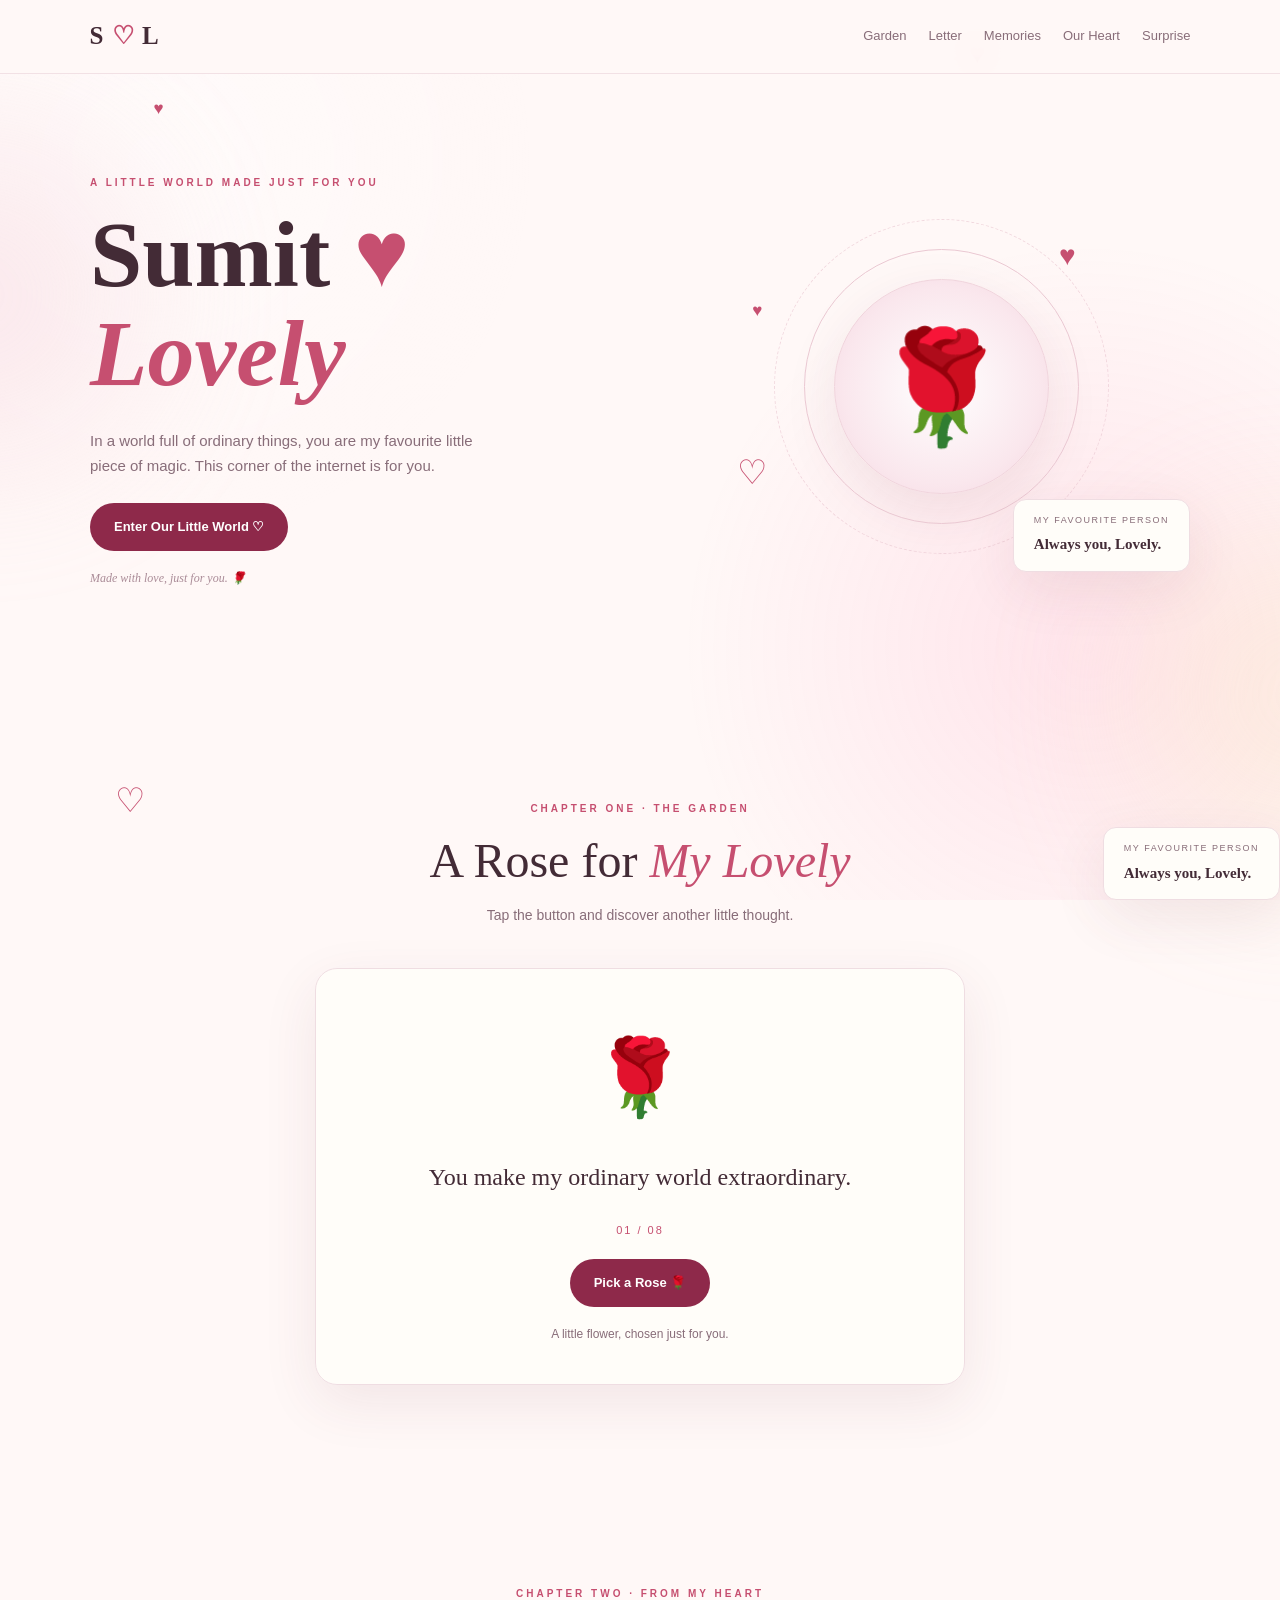
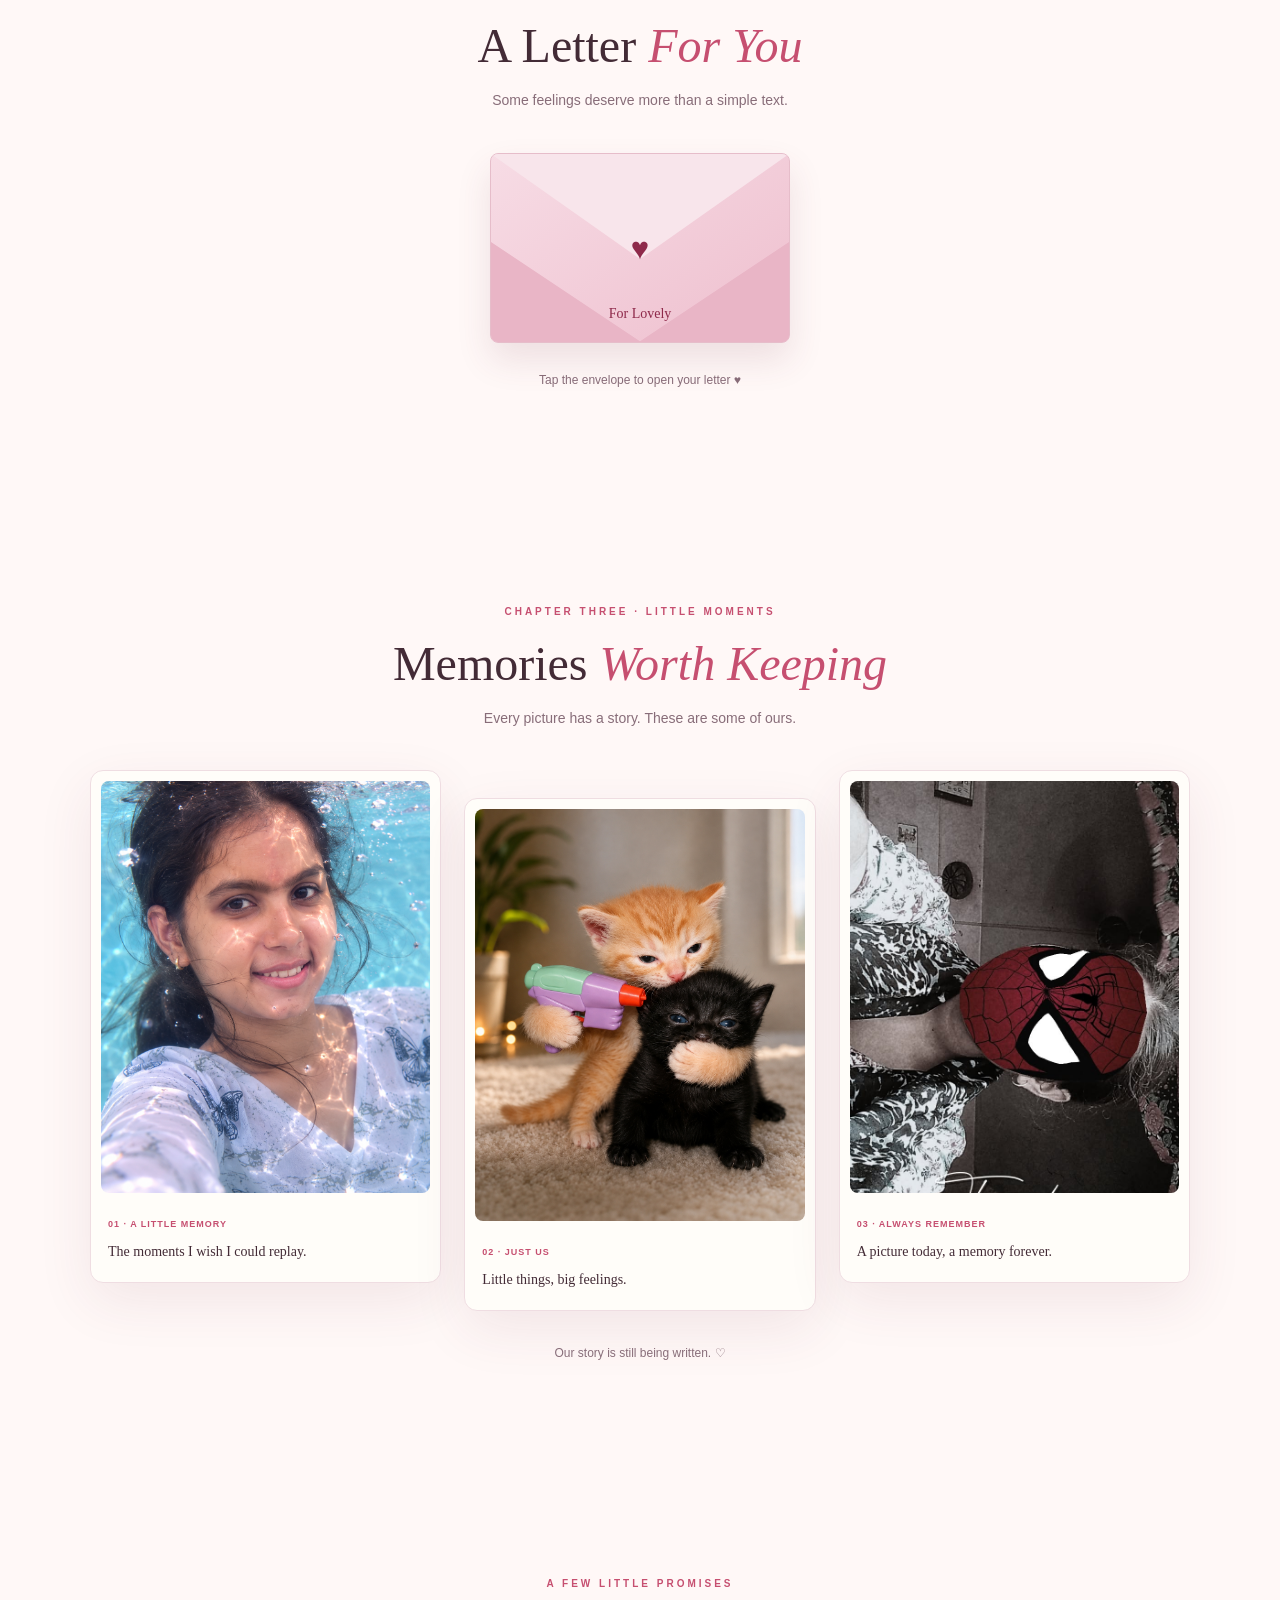
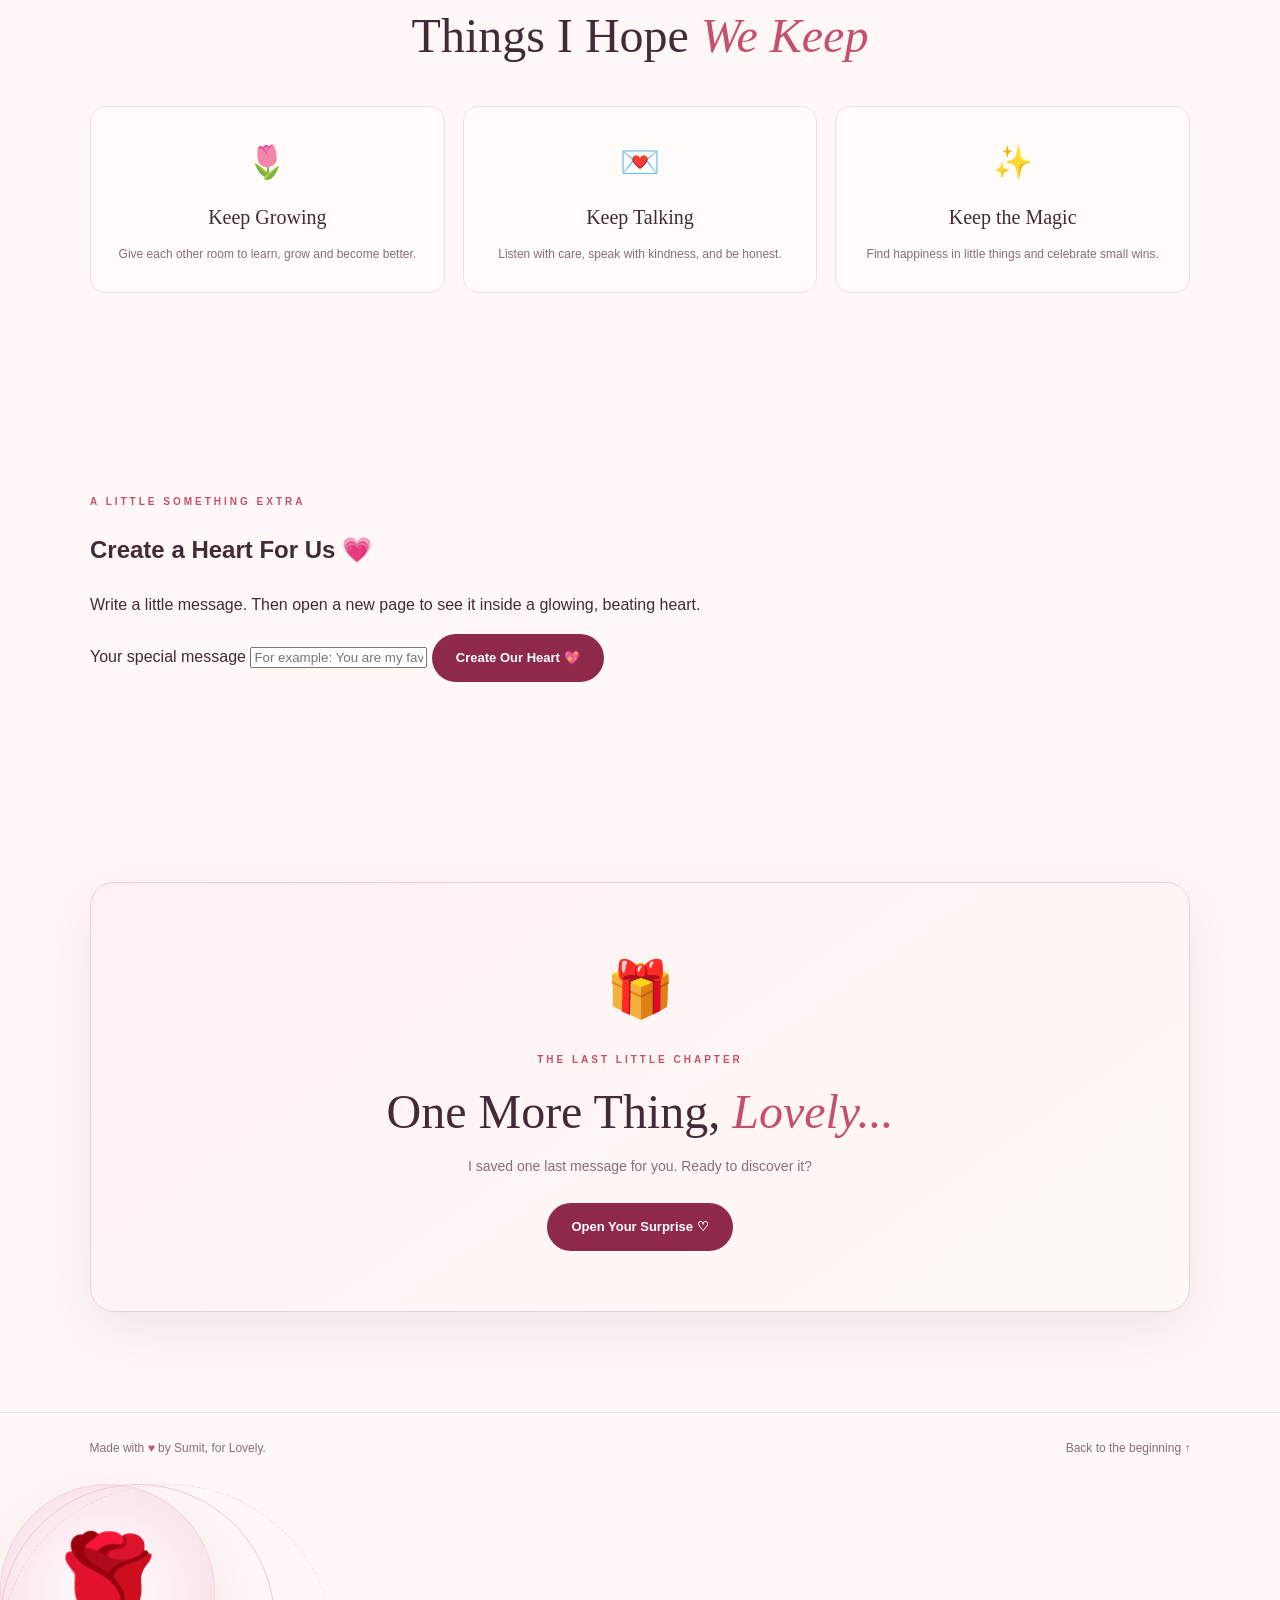
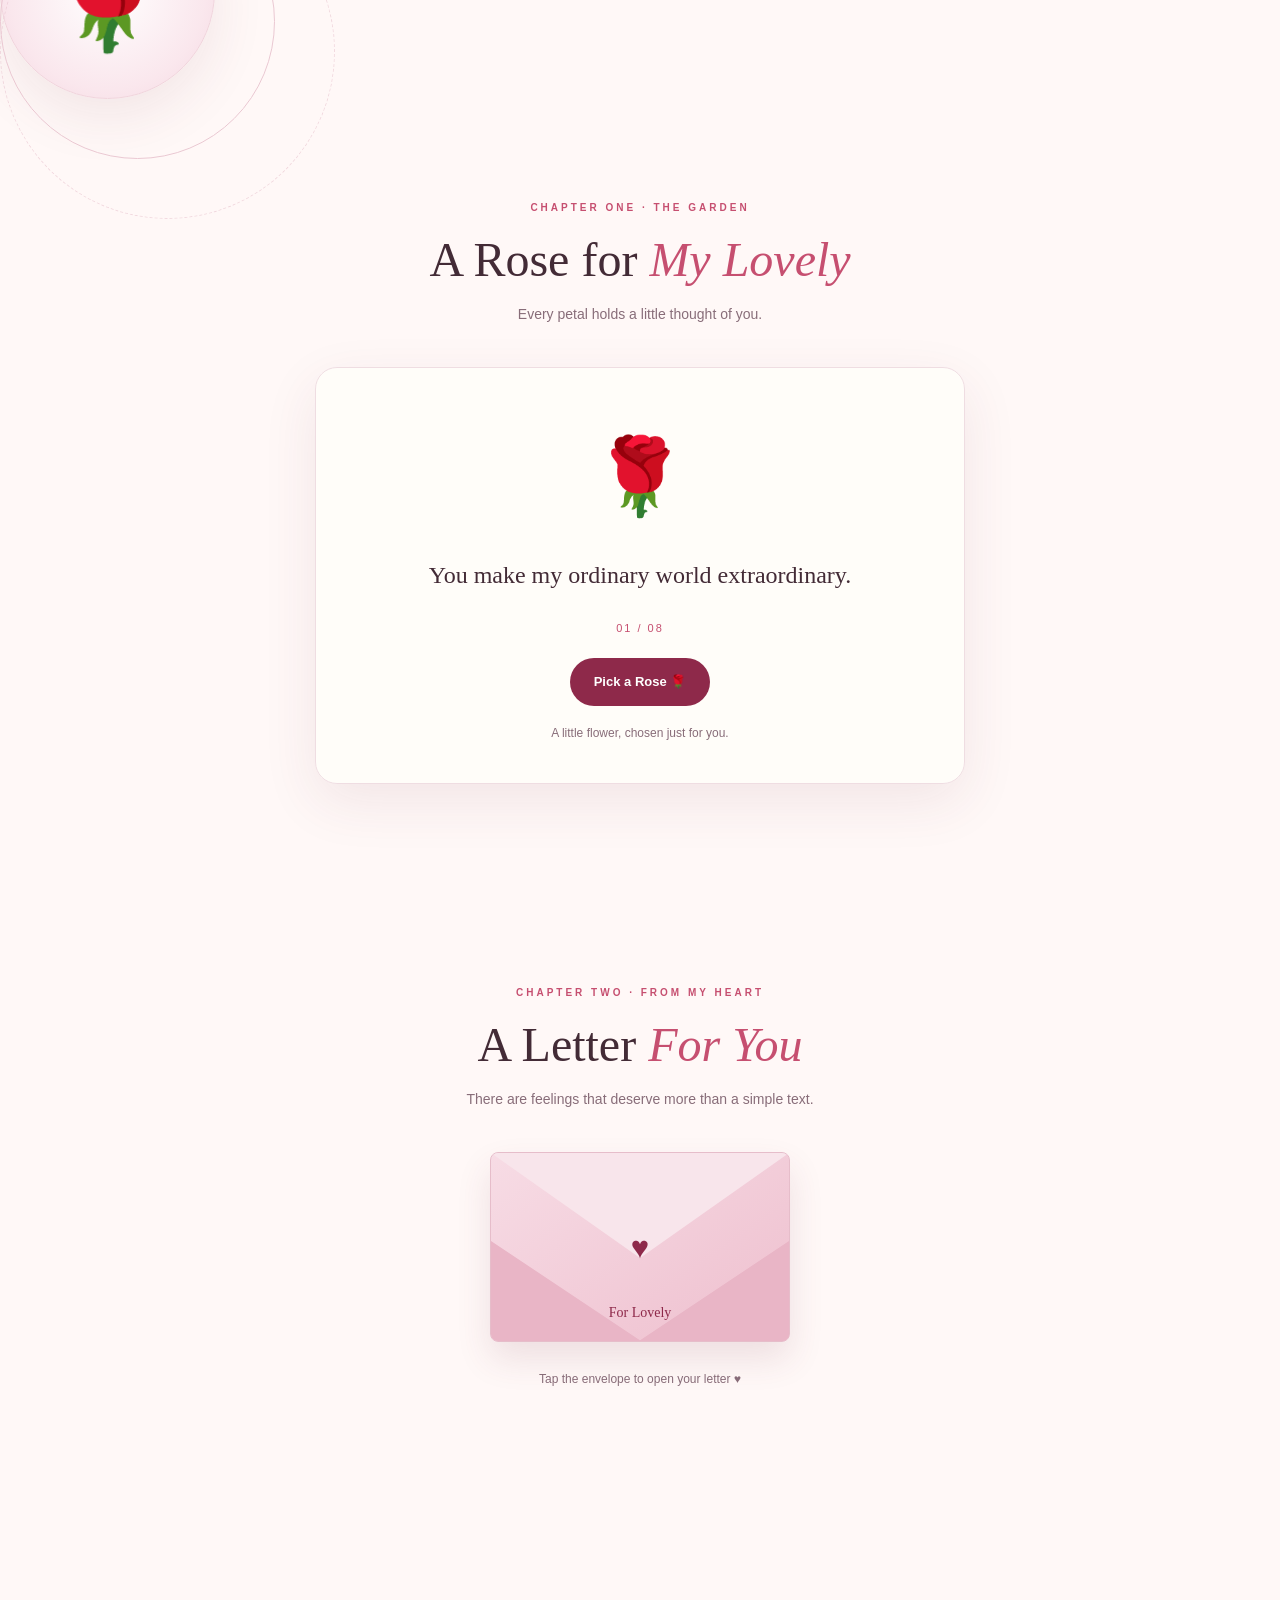
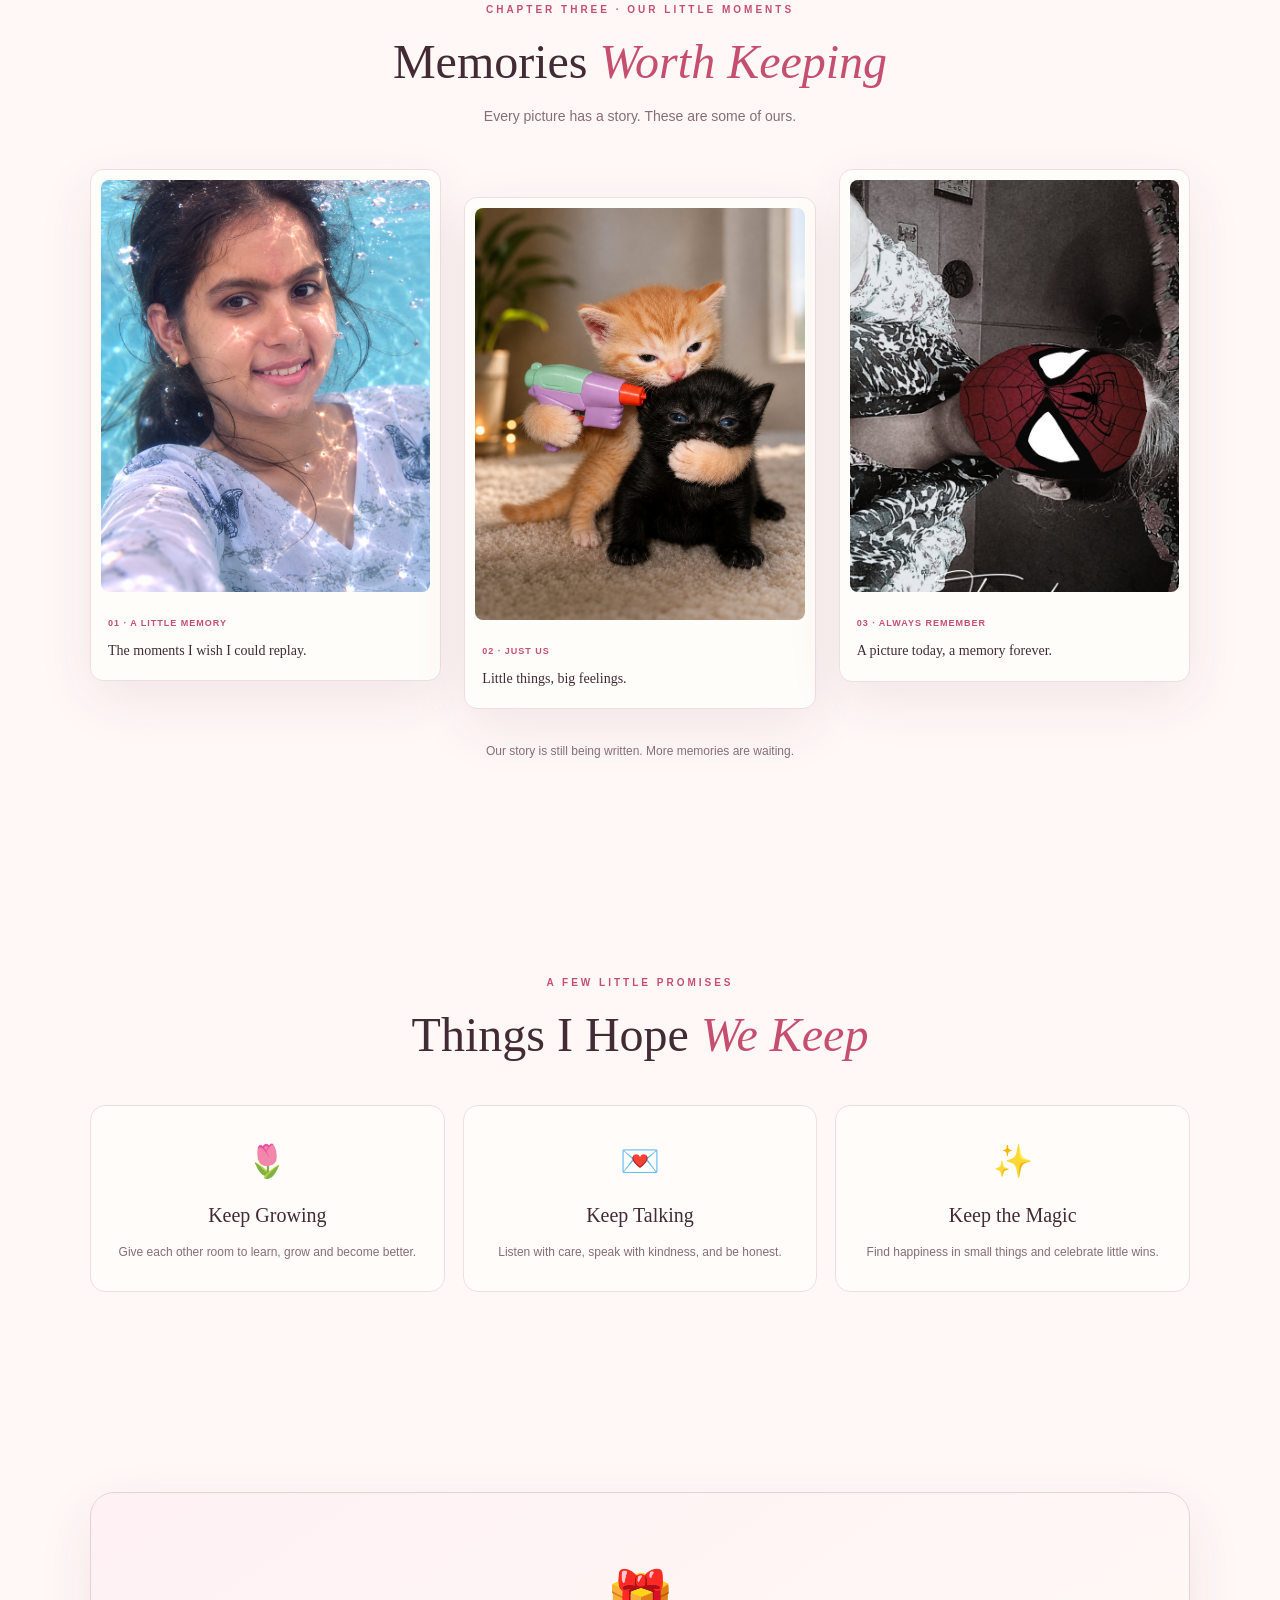
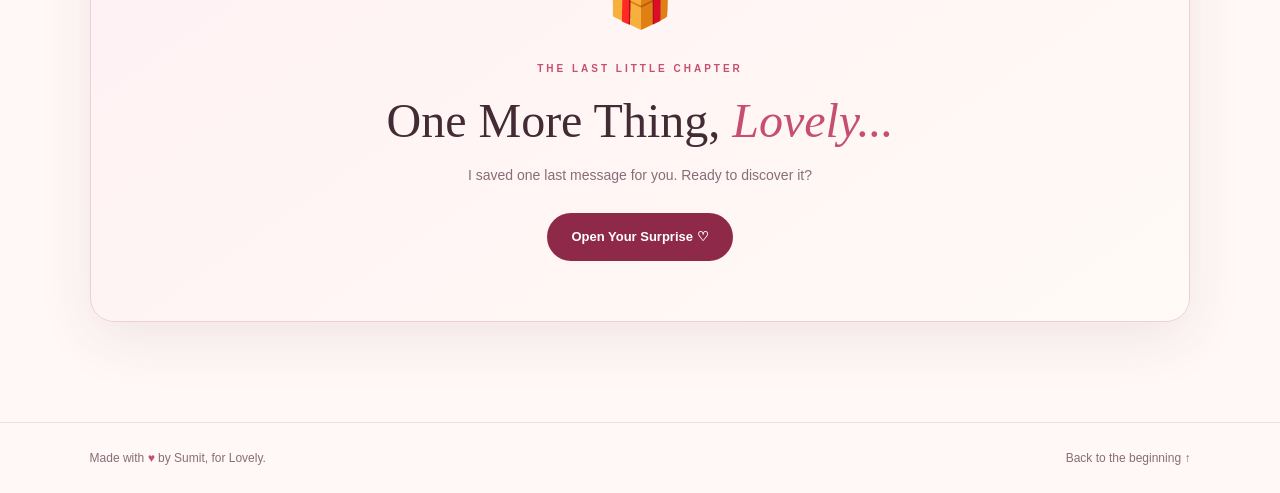
==== index.html @ a00526f1 "Update index.html" ====
<!DOCTYPE html>
<html lang="en">
<head>
  <meta charset="UTF-8">
  <meta name="viewport" content="width=device-width, initial-scale=1">
  <meta name="theme-color" content="#fff1f5">
  <meta name="description" content="A romantic little world made by Sumit for Lovely.">
  <title>Sumit ♡ Lovely | Our Little World</title>
  <link rel="stylesheet" href="sumit.css">
  <script src="sumit.js" defer></script>
</head>

<body>
  <div class="ambient ambient-one" aria-hidden="true"></div>
  <div class="ambient ambient-two" aria-hidden="true"></div>
  <div id="heart-layer" aria-hidden="true"></div>

  <header class="topbar">
    <a class="brand" href="#home">S <span>♡</span> L</a>
    <nav aria-label="Main navigation">
      <a href="#garden">Garden</a>
      <a href="#letter">Letter</a>
      <a href="#memories">Memories</a>
      <a href="#heart-maker">Our Heart</a>
      <a href="#surprise">Surprise</a>
    </nav>
  </header>

  <main>
    <section class="hero section" id="home">
      <div class="hero-content">
        <p class="eyebrow">A LITTLE WORLD MADE JUST FOR YOU</p>
        <h1>Sumit <span class="heart">♥</span><br>
          <span class="name-accent">Lovely</span>
        </h1>
        <p class="hero-description">
          In a world full of ordinary things, you are my favourite
          little piece of magic. This corner of the internet is for you.
        </p>
        <a class="button primary" href="#garden">
          Enter Our Little World ♡
        </a>
        <p class="tiny-note">Made with love, just for you. 🌹</p>
      </div>

      <div class="hero-art">
        <div class="art-orbit orbit-one"></div>
        <div class="art-orbit orbit-two"></div>
        <div class="rose-illustration">🌹</div>
        <span class="floating-heart heart-one">♥</span>
        <span class="floating-heart heart-two">♡</span>
        <span class="floating-heart heart-three">♥</span>
        <div class="art-caption">
          <span>MY FAVOURITE PERSON</span>
          <strong>Always you, Lovely.</strong>
        </div>
      </div>
    </section>

    <section class="section" id="garden">
      <div class="section-heading">
        <p class="eyebrow">CHAPTER ONE · THE GARDEN</p>
        <h2>A Rose for <span>My Lovely</span></h2>
        <p>Tap the button and discover another little thought.</p>
      </div>

      <div class="garden-card">
        <div class="garden-flower">🌹</div>
        <p class="garden-quote" id="quoteText" aria-live="polite">
          You make my ordinary world extraordinary.
        </p>
        <p class="quote-counter" id="quoteCount">01 / 08</p>
        <button class="button primary" id="pickRose" type="button">
          Pick a Rose 🌹
        </button>
        <p class="feedback" id="gardenNote" aria-live="polite">
          A little flower, chosen just for you.
        </p>
      </div>
    </section>

    <section class="section" id="letter">
      <div class="section-heading">
        <p class="eyebrow">CHAPTER TWO · FROM MY HEART</p>
        <h2>A Letter <span>For You</span></h2>
        <p>Some feelings deserve more than a simple text.</p>
      </div>

      <div class="letter-area">
        <button class="envelope" id="envelope" type="button"
          aria-expanded="false" aria-controls="letterPaper"
          aria-label="Open the love letter">
          <span class="envelope-flap"></span>
          <span class="envelope-heart">♥</span>
          <span class="envelope-label">For Lovely</span>
        </button>

        <p class="hint" id="letterHint">
          Tap the envelope to open your letter ♥
        </p>

        <article class="letter-paper" id="letterPaper" hidden>
          <div class="paper-decoration">✦ 🌹 ✦</div>
          <h3>My Dearest Lovely,</h3>
          <p>
            I made this little world because you deserve something
            thoughtful, something made with care, and something that
            brings a smile to your face.
          </p>
          <p>
            You make ordinary moments feel special. Sometimes the
            smallest things become our favourite memories, simply
            because they have a little piece of you in them.
          </p>
          <p>
            I hope we keep choosing kindness, honesty, laughter and
            understanding. I hope we keep growing and making beautiful
            memories, one little moment at a time.
          </p>
          <p>
            No website can hold every feeling in my heart, but this
            little page is one way of saying: you matter to me.
          </p>
          <p class="signature">With all my love,<br>
            <strong>Yours, Sumit ♥</strong>
          </p>
          <button class="button secondary" id="closeLetter" type="button">
            Fold the Letter
          </button>
        </article>
      </div>
    </section>

    <section class="section" id="memories">
      <div class="section-heading">
        <p class="eyebrow">CHAPTER THREE · LITTLE MOMENTS</p>
        <h2>Memories <span>Worth Keeping</span></h2>
        <p>Every picture has a story. These are some of ours.</p>
      </div>

      <div class="memory-grid">
        <figure class="memory-card">
          <img src="./Image/file_00000000e9a881fa9c73449c61b9a72e.png"
            alt="A favourite memory" loading="lazy">
          <figcaption>
            <span>01 · A LITTLE MEMORY</span>
            <p>The moments I wish I could replay.</p>
          </figcaption>
        </figure>

        <figure class="memory-card memory-offset">
          <img src="./Image/file_0000000057848211b8bee136beb82837.png"
            alt="Another special memory" loading="lazy">
          <figcaption>
            <span>02 · JUST US</span>
            <p>Little things, big feelings.</p>
          </figcaption>
        </figure>

        <figure class="memory-card">
          <img src="./Image/Snapchat-440921682.jpg"
            alt="A beautiful moment to remember" loading="lazy">
          <figcaption>
            <span>03 · ALWAYS REMEMBER</span>
            <p>A picture today, a memory forever.</p>
          </figcaption>
        </figure>
      </div>
      <p class="gallery-note">Our story is still being written. ♡</p>
    </section>

    <section class="section" id="promises">
      <div class="section-heading">
        <p class="eyebrow">A FEW LITTLE PROMISES</p>
        <h2>Things I Hope <span>We Keep</span></h2>
      </div>

      <div class="promise-grid">
        <article class="promise-card">
          <span>🌷</span>
          <h3>Keep Growing</h3>
          <p>Give each other room to learn, grow and become better.</p>
        </article>
        <article class="promise-card">
          <span>💌</span>
          <h3>Keep Talking</h3>
          <p>Listen with care, speak with kindness, and be honest.</p>
        </article>
        <article class="promise-card">
          <span>✨</span>
          <h3>Keep the Magic</h3>
          <p>Find happiness in little things and celebrate small wins.</p>
        </article>
      </div>
    </section>

    <section class="section" id="heart-maker">
      <div class="heart-maker-card">
        <p class="eyebrow">A LITTLE SOMETHING EXTRA</p>
        <h2>Create a Heart <span>For Us</span> 💗</h2>
        <p>Write a little message. Then open a new page to see it
          inside a glowing, beating heart.</p>
        <form id="heartForm">
          <label for="heartMessage">Your special message</label>
          <input id="heartMessage" name="message" maxlength="100"
            placeholder="For example: You are my favourite person..."
            required>
          <button class="button primary" type="submit">
            Create Our Heart 💖
          </button>
        </form>
      </div>
    </section>

    <section class="section" id="surprise">
      <div class="surprise-card">
        <div class="gift-icon">🎁</div>
        <p class="eyebrow">THE LAST LITTLE CHAPTER</p>
        <h2>One More Thing, <span>Lovely...</span></h2>
        <p>I saved one last message for you. Ready to discover it?</p>
        <button class="button primary" id="surpriseButton" type="button"
          aria-expanded="false" aria-controls="surpriseMessage">
          Open Your Surprise ♡
        </button>
        <div class="surprise-message" id="surpriseMessage" hidden>
          <div class="surprise-hearts">♥ ♡ ♥</div>
          <h3>You are a beautiful part of my story.</h3>
          <p>
            No fancy gift could say it quite right. I hope this little
            corner of the internet reminds you how special you are.
          </p>
          <p class="signature">Always with love, Sumit ❤️</p>
        </div>
      </div>
    </section>
  </main>

  <footer class="footer">
    <p>Made with <span>♥</span> by Sumit, for Lovely.</p>
    <a href="#home">Back to the beginning ↑</a>
  </footer>
</body>
</html>

        <div class="art-orbit orbit-one"></div>
        <div class="art-orbit orbit-two"></div>
        <div class="rose-illustration" aria-hidden="true">🌹</div>
        <span class="floating-heart heart-one">♥</span>
        <span class="floating-heart heart-two">♡</span>
        <span class="floating-heart heart-three">♥</span>

        <div class="art-caption">
          <span>MY FAVOURITE PERSON</span>
          <strong>Always you, Lovely.</strong>
        </div>
      </div>
    </section>

    
    <section class="section garden" id="garden">
      <div class="section-heading">
        <p class="eyebrow">CHAPTER ONE · THE GARDEN</p>
        <h2>A Rose for <span>My Lovely</span></h2>
        <p>Every petal holds a little thought of you.</p>
      </div>

      <div class="garden-card">
        <div class="garden-flower" aria-hidden="true">🌹</div>

        <p class="garden-quote" id="quoteText" aria-live="polite">
          You make my ordinary world extraordinary.
        </p>

        <p class="quote-counter" id="quoteCount">01 / 08</p>

        <button class="button primary" id="pickRose" type="button">
          Pick a Rose 🌹
        </button>

        <p class="feedback" id="gardenNote" aria-live="polite">
          A little flower, chosen just for you.
        </p>
      </div>
    </section>

    <section class="section letter-section" id="letter">
      <div class="section-heading">
        <p class="eyebrow">CHAPTER TWO · FROM MY HEART</p>
        <h2>A Letter <span>For You</span></h2>
        <p>There are feelings that deserve more than a simple text.</p>
      </div>

      <div class="letter-area">
        <button
          class="envelope"
          id="envelope"
          type="button"
          aria-expanded="false"
          aria-controls="letterPaper"
        >
          <span class="envelope-flap"></span>
          <span class="envelope-heart">♥</span>
          <span class="envelope-label">For Lovely</span>
        </button>

        <p class="hint" id="letterHint">
          Tap the envelope to open your letter ♥
        </p>

        <article class="letter-paper" id="letterPaper" hidden>
          <div class="paper-decoration">✦ &nbsp; 🌹 &nbsp; ✦</div>

          <h3>My Dearest Lovely,</h3>

          <p>
            I wanted to make something that feels a little like us:
            simple, beautiful, and full of little moments worth keeping.
          </p>

          <p>
            You bring a kind of happiness into my life that is hard to
            explain. Even the smallest memories become special when
            they have you in them.
          </p>

          <p>
            I cannot promise that every day will be perfect, but I hope
            we keep choosing kindness, understanding, laughter, and
            each other through all the days ahead.
          </p>

          <p>
            If I could save one thing from every beautiful day,
            it would be the feeling of having you in my world.
          </p>

          <p class="signature">
            With all my love,<br>
            <strong>Yours, Sumit ♥</strong>
          </p>

          <button class="button secondary" id="closeLetter" type="button">
            Fold the Letter
          </button>
        </article>
      </div>
    </section>

    
    <section class="section memories-section" id="memories">
      <div class="section-heading">
        <p class="eyebrow">CHAPTER THREE · OUR LITTLE MOMENTS</p>
        <h2>Memories <span>Worth Keeping</span></h2>
        <p>Every picture has a story. These are some of ours.</p>
      </div>

      <div class="memory-grid">
        <figure class="memory-card">
          <img src="./Image/file_00000000e9a881fa9c73449c61b9a72e.png"
               alt="A favourite memory of us"
               loading="lazy">
          <figcaption>
            <span>01 · A LITTLE MEMORY</span>
            <p>The moments I wish I could replay.</p>
          </figcaption>
        </figure>

        <figure class="memory-card memory-offset">
          <img src="./Image/file_0000000057848211b8bee136beb82837.png"
               alt="Another special memory"
               loading="lazy">
          <figcaption>
            <span>02 · JUST US</span>
            <p>Little things, big feelings.</p>
          </figcaption>
        </figure>

        <figure class="memory-card">
          <img src="./Image/Snapchat-440921682.jpg"
               alt="A beautiful moment to remember"
               loading="lazy">
          <figcaption>
            <span>03 · ALWAYS REMEMBER</span>
            <p>A picture today, a memory forever.</p>
          </figcaption>
        </figure>
      </div>

      <p class="gallery-note">
        Our story is still being written. More memories are waiting.
      </p>
    </section>

    
    <section class="section promises-section" id="promises">
      <div class="section-heading">
        <p class="eyebrow">A FEW LITTLE PROMISES</p>
        <h2>Things I Hope <span>We Keep</span></h2>
      </div>

      <div class="promise-grid">
        <article class="promise-card">
          <span>🌷</span>
          <h3>Keep Growing</h3>
          <p>Give each other room to learn, grow and become better.</p>
        </article>

        <article class="promise-card">
          <span>💌</span>
          <h3>Keep Talking</h3>
          <p>Listen with care, speak with kindness, and be honest.</p>
        </article>

        <article class="promise-card">
          <span>✨</span>
          <h3>Keep the Magic</h3>
          <p>Find happiness in small things and celebrate little wins.</p>
        </article>
      </div>
    </section>

    
    <section class="section surprise-section" id="surprise">
      <div class="surprise-card">
        <div class="gift-icon" aria-hidden="true">🎁</div>

        <p class="eyebrow">THE LAST LITTLE CHAPTER</p>
        <h2>One More Thing, <span>Lovely...</span></h2>

        <p>
          I saved one last message for you.
          Ready to discover it?
        </p>

        <button class="button primary" id="surpriseButton" type="button">
          Open Your Surprise ♡
        </button>

        <div class="surprise-message" id="surpriseMessage" hidden>
          <div class="surprise-hearts" aria-hidden="true">♥ ♡ ♥</div>
          <h3>You are a beautiful part of my story.</h3>
          <p>
            No fancy gift could say it quite right.
            I just hope this little corner of the internet
            reminds you how special you are to me.
          </p>
          <p class="signature">Always with love, Sumit ❤️</p>
        </div>
      </div>
    </section>
  </main>

  <footer class="footer">
    <p>Made with <span>♥</span> by Sumit, for Lovely.</p>
    <a href="#home">Back to the beginning ↑</a>
  </footer>
</body>
</html>
---- sumit.css ----
:root {
  --bg: #fff8f7;
  --paper: #fffdf9;
  --pink: #f6dce3;
  --rose: #c64f70;
  --deep-rose: #8e294a;
  --ink: #432b36;
  --muted: #886d79;
  --line: #efdde2;
  --shadow: 0 18px 55px rgba(112, 47, 70, 0.09);
}

* {
  box-sizing: border-box;
}

html {
  scroll-behavior: smooth;
  scroll-padding-top: 85px;
}

body {
  margin: 0;
  background: var(--bg);
  color: var(--ink);
  font-family: "Trebuchet MS", Arial, sans-serif;
  line-height: 1.7;
  overflow-x: hidden;
}

body,
button,
a {
  -webkit-tap-highlight-color: transparent;
}

button,
a {
  font: inherit;
}

a {
  color: inherit;
  text-decoration: none;
}

button {
  cursor: pointer;
}

button:focus-visible,
a:focus-visible {
  outline: 3px solid #bd5274;
  outline-offset: 5px;
}

img {
  display: block;
  max-width: 100%;
}

[hidden] {
  display: none !important;
}

.ambient {
  position: fixed;
  z-index: -1;
  width: 320px;
  height: 320px;
  border-radius: 50%;
  filter: blur(80px);
  opacity: 0.32;
  pointer-events: none;
}

.ambient-one {
  top: 15%;
  left: -180px;
  background: #f3c9d6;
}

.ambient-two {
  right: -180px;
  bottom: 5%;
  background: #f9e2bd;
}

.topbar {
  position: sticky;
  top: 0;
  z-index: 20;
  display: flex;
  justify-content: space-between;
  align-items: center;
  gap: 18px;
  padding: 15px 7%;
  background: rgba(255, 248, 247, 0.92);
  border-bottom: 1px solid rgba(239, 221, 226, 0.8);
  backdrop-filter: blur(14px);
}

.brand {
  font-family: Georgia, serif;
  font-size: 25px;
  font-weight: bold;
  letter-spacing: 1px;
  white-space: nowrap;
}

.brand span,
.heart,
.footer span {
  color: var(--rose);
}

.topbar nav {
  display: flex;
  flex-wrap: wrap;
  justify-content: flex-end;
  gap: 22px;
}

.topbar nav a {
  color: var(--muted);
  font-size: 13px;
  transition: color 0.2s ease;
}

.topbar nav a:hover {
  color: var(--rose);
}

.section {
  width: min(1100px, 88%);
  margin: auto;
  padding: 100px 0;
}

.hero {
  min-height: 590px;
  display: grid;
  grid-template-columns: 1fr 0.9fr;
  align-items: center;
  gap: 50px;
}

.eyebrow {
  margin: 0 0 14px;
  color: var(--rose);
  font-size: 10px;
  font-weight: bold;
  letter-spacing: 3px;
}

.hero h1 {
  margin: 0;
  font-family: Georgia, "Times New Roman", serif;
  font-size: clamp(55px, 8vw, 94px);
  line-height: 1.06;
  letter-spacing: -3px;
}

.name-accent,
.section-heading h2 span,
.surprise-card h2 span {
  color: var(--rose);
  font-style: italic;
}

.hero-description {
  max-width: 390px;
  margin: 24px 0;
  color: var(--muted);
  font-size: 15px;
}

.button {
  display: inline-flex;
  justify-content: center;
  align-items: center;
  gap: 10px;
  min-height: 48px;
  padding: 12px 23px;
  border: 1px solid transparent;
  border-radius: 30px;
  font-size: 13px;
  font-weight: bold;
  transition: transform 0.2s ease, box-shadow 0.2s ease;
}

.button:hover {
  transform: translateY(-3px);
  box-shadow: 0 9px 22px rgba(142, 41, 74, 0.14);
}

.primary {
  color: white;
  background: var(--deep-rose);
}

.secondary {
  color: var(--deep-rose);
  background: white;
  border-color: var(--line);
}

.tiny-note {
  margin-top: 17px;
  color: #aa8b97;
  font-family: Georgia, serif;
  font-size: 12px;
  font-style: italic;
}

.hero-art {
  position: relative;
  min-height: 370px;
  display: grid;
  place-items: center;
  isolation: isolate;
}

.art-orbit {
  position: absolute;
  width: 275px;
  height: 275px;
  border: 1px solid #eac8d2;
  border-radius: 50%;
}

.orbit-two {
  width: 335px;
  height: 335px;
  border-style: dashed;
  opacity: 0.65;
  animation: rotate-orbit 35s linear infinite;
}

.rose-illustration {
  display: grid;
  place-items: center;
  width: 215px;
  height: 215px;
  border: 1px solid #f0d4dc;
  border-radius: 50%;
  background: radial-gradient(circle, #fff 0%, #fae7ed 65%, #f3d4df 100%);
  box-shadow: var(--shadow);
  font-size: 110px;
  animation: gentle-float 4s ease-in-out infinite;
}

.floating-heart {
  position: absolute;
  color: var(--rose);
  animation: gentle-float 3s ease-in-out infinite;
}

.heart-one {
  top: 30px;
  right: 23%;
  font-size: 28px;
}

.heart-two {
  bottom: 70px;
  left: 9%;
  font-size: 34px;
  animation-delay: 0.8s;
}

.heart-three {
  top: 95px;
  left: 12%;
  font-size: 17px;
  animation-delay: 1.3s;
}

.art-caption {
  position: absolute;
  right: 0;
  bottom: 0;
  display: grid;
  gap: 4px;
  padding: 13px 20px;
  border: 1px solid var(--line);
  border-radius: 13px;
  background: var(--paper);
  box-shadow: var(--shadow);
}

.art-caption span {
  color: var(--muted);
  font-size: 9px;
  letter-spacing: 1.5px;
}

.art-caption strong {
  font-family: Georgia, serif;
  font-size: 15px;
}

.section-heading {
  max-width: 650px;
  margin: 0 auto 40px;
  text-align: center;
}

.section-heading h2,
.surprise-card h2 {
  margin: 0;
  font-family: Georgia, "Times New Roman", serif;
  font-size: clamp(31px, 5vw, 48px);
  font-weight: normal;
  line-height: 1.25;
}

.section-heading > p:last-child,
.surprise-card > p:not(.eyebrow) {
  margin: 13px 0 0;
  color: var(--muted);
  font-size: 14px;
}

.garden-card {
  max-width: 650px;
  margin: auto;
  padding: 45px 24px 35px;
  border: 1px solid var(--line);
  border-radius: 22px;
  background: rgba(255, 253, 249, 0.9);
  box-shadow: var(--shadow);
  text-align: center;
}

.garden-flower {
  margin-bottom: 15px;
  font-size: 75px;
  animation: gentle-float 3.5s ease-in-out infinite;
}

.garden-quote {
  min-height: 52px;
  margin: 0 auto 12px;
  font-family: Georgia, serif;
  font-size: clamp(18px, 3vw, 24px);
}

.quote-counter {
  margin: 0 0 20px;
  color: var(--rose);
  font-size: 11px;
  letter-spacing: 2px;
}

.feedback {
  min-height: 25px;
  margin: 17px 0 0;
  color: var(--muted);
  font-size: 12px;
}

.letter-area {
  display: flex;
  flex-direction: column;
  align-items: center;
  gap: 15px;
}

.envelope {
  position: relative;
  width: min(300px, 90%);
  height: 190px;
  overflow: hidden;
  border: 1px solid #e6bdca;
  border-radius: 8px;
  background: linear-gradient(145deg, #f7dce5, #eebfce);
  box-shadow: 0 17px 35px rgba(112, 47, 70, 0.12);
  transition: transform 0.25s ease;
}

.envelope:hover {
  transform: translateY(-5px);
}

.envelope::before,
.envelope::after {
  position: absolute;
  bottom: 0;
  z-index: 1;
  width: 0;
  height: 0;
  content: "";
  border-bottom: 100px solid #e9b5c6;
}

.envelope::before {
  left: 0;
  border-right: 150px solid transparent;
}

.envelope::after {
  right: 0;
  border-left: 150px solid transparent;
}

.envelope-flap {
  position: absolute;
  top: 0;
  left: 0;
  z-index: 2;
  width: 0;
  height: 0;
  border-top: 105px solid #f8e5eb;
  border-right: 149px solid transparent;
  border-left: 149px solid transparent;
  transform-origin: top;
  transition: transform 0.5s ease;
}

.envelope.is-open .envelope-flap {
  transform: rotateX(180deg);
}

.envelope-heart {
  position: absolute;
  top: 69px;
  left: 50%;
  z-index: 3;
  color: var(--deep-rose);
  font-size: 31px;
  transform: translateX(-50%);
}

.envelope-label {
  position: absolute;
  right: 0;
  bottom: 16px;
  left: 0;
  z-index: 4;
  color: var(--deep-rose);
  font-family: Georgia, serif;
  font-size: 14px;
}

.hint {
  color: var(--muted);
  font-size: 12px;
}

.letter-paper {
  width: min(650px, 100%);
  margin-top: 15px;
  padding: clamp(23px, 5vw, 48px);
  border: 1px solid #ebdfca;
  background: #fffdf6;
  box-shadow: 0 15px 40px rgba(83, 57, 40, 0.08);
  animation: reveal 0.5s ease both;
}

.paper-decoration {
  color: var(--rose);
  text-align: center;
}

.letter-paper h3 {
  margin: 25px 0;
  font-family: Georgia, serif;
  font-size: 25px;
  font-weight: normal;
}

.letter-paper > p {
  color: #725a63;
  font-family: Georgia, serif;
  font-size: 15px;
  line-height: 1.95;
}

.signature {
  color: var(--deep-rose) !important;
  font-family: Georgia, serif;
  font-style: italic;
}

.letter-paper .button {
  margin-top: 12px;
}

.memory-grid {
  display: grid;
  grid-template-columns: repeat(3, minmax(0, 1fr));
  align-items: start;
  gap: 23px;
}

.memory-card {
  min-width: 0;
  margin: 0;
  padding: 10px;
  border: 1px solid var(--line);
  border-radius: 13px;
  background: var(--paper);
  box-shadow: var(--shadow);
  transition: transform 0.25s ease;
}

.memory-card:hover {
  transform: translateY(-7px) rotate(-1deg);
}

.memory-offset {
  margin-top: 28px;
}

.memory-card img {
  width: 100%;
  aspect-ratio: 4 / 5;
  border-radius: 8px;
  background: #f4e3e8;
  object-fit: cover;
}

.memory-card figcaption {
  padding: 15px 7px 8px;
}

.memory-card figcaption span {
  color: var(--rose);
  font-size: 9px;
  font-weight: bold;
  letter-spacing: 1px;
}

.memory-card figcaption p {
  margin: 5px 0 0;
  font-family: Georgia, serif;
  font-size: 14px;
}

.gallery-note {
  margin-top: 32px;
  color: var(--muted);
  font-size: 12px;
  text-align: center;
}

.promise-grid {
  display: grid;
  grid-template-columns: repeat(3, minmax(0, 1fr));
  gap: 18px;
}

.promise-card {
  padding: 28px 20px;
  border: 1px solid var(--line);
  border-radius: 15px;
  background: rgba(255, 253, 249, 0.8);
  text-align: center;
  transition: transform 0.25s ease;
}

.promise-card:hover {
  transform: translateY(-5px);
}

.promise-card > span {
  font-size: 32px;
}

.promise-card h3 {
  margin: 10px 0;
  font-family: Georgia, serif;
  font-size: 20px;
  font-weight: normal;
}

.promise-card p {
  margin: 0;
  color: var(--muted);
  font-size: 12px;
}

.surprise-card {
  padding: clamp(28px, 6vw, 60px) 24px;
  border: 1px solid #edcfd9;
  border-radius: 24px;
  background: linear-gradient(145deg, #fff1f4, #fffaf5);
  box-shadow: var(--shadow);
  text-align: center;
}

.gift-icon {
  margin-bottom: 14px;
  font-size: 55px;
}

.surprise-card .button {
  margin-top: 25px;
}

.surprise-message {
  max-width: 480px;
  margin: 35px auto 0;
  padding: 25px;
  border-top: 1px solid #e9c9d4;
  animation: reveal 0.5s ease both;
}

.surprise-hearts {
  color: var(--rose);
  font-size: 28px;
  letter-spacing: 7px;
}

.surprise-message h3 {
  font-family: Georgia, serif;
  font-size: 24px;
  font-weight: normal;
}

.surprise-message p {
  color: var(--muted);
  font-size: 14px;
}

.footer {
  display: flex;
  justify-content: space-between;
  align-items: center;
  gap: 15px;
  padding: 25px 7%;
  border-top: 1px solid var(--line);
  color: var(--muted);
  font-size: 12px;
}

.footer p {
  margin: 0;
}

.footer a:hover {
  color: var(--rose);
}

@keyframes gentle-float {
  0%, 100% { transform: translateY(0); }
  50% { transform: translateY(-10px); }
}

@keyframes rotate-orbit {
  to { transform: rotate(360deg); }
}

@keyframes reveal {
  from {
    opacity: 0;
    transform: translateY(12px);
  }
  to {
    opacity: 1;
    transform: translateY(0);
  }
}

@media (max-width: 760px) {
  .topbar {
    padding: 12px 5%;
  }

  .brand {
    font-size: 22px;
  }

  .topbar nav {
    gap: 9px 13px;
  }

  .topbar nav a {
    font-size: 11px;
  }

  .section {
    width: 90%;
    padding: 72px 0;
  }

  .hero {
    min-height: auto;
    grid-template-columns: 1fr;
    gap: 20px;
    padding-top: 65px;
    text-align: center;
  }

  .hero-description {
    margin-right: auto;
    margin-left: auto;
  }

  .hero-art {
    min-height: 330px;
  }

  .art-orbit {
    width: 230px;
    height: 230px;
  }

  .orbit-two {
    width: 280px;
    height: 280px;
  }

  .rose-illustration {
    width: 180px;
    height: 180px;
    font-size: 90px;
  }

  .art-caption {
    right: 0;
    bottom: 0;
  }

  .memory-grid {
    grid-template-columns: 1fr 1fr;
    gap: 14px;
  }

  .memory-offset {
    margin-top: 22px;
  }

  .promise-grid {
    grid-template-columns: 1fr;
  }

  .promise-card {
    padding: 23px;
  }
}

@media (max-width: 420px) {
  .topbar {
    align-items: flex-start;
  }

  .topbar nav {
    max-width: 245px;
  }

  .hero h1 {
    font-size: 60px;
  }

  .section-heading h2 {
    font-size: 31px;
  }

  .memory-grid {
    grid-template-columns: 1fr;
  }

  .memory-offset {
    margin-top: 0;
  }

  .memory-card img {
    aspect-ratio: 5 / 4;
  }

  .footer {
    flex-direction: column;
    text-align: center;
  }
}

@media (prefers-reduced-motion: reduce) {
  *,
  *::before,
  *::after {
    scroll-behavior: auto !important;
    animation-duration: 0.01ms !important;
    animation-iteration-count: 1 !important;
    transition-duration: 0.01ms !important;
  }
}


body {
  overflow-x: hidden;
  scroll-behavior: smooth;
}

html {
  scroll-behavior: smooth;
}


body::before {
  content: "";
  position: fixed;
  inset: 0;
  z-index: -1;
  pointer-events: none;
  background:
    radial-gradient(circle at 12% 18%, rgba(255,255,255,.48), transparent 28%),
    radial-gradient(circle at 85% 72%, rgba(255,100,160,.13), transparent 32%);
  animation: background-glow 9s ease-in-out infinite alternate;
}

@keyframes background-glow {
  from { opacity: .55; transform: scale(1); }
  to { opacity: 1; transform: scale(1.06); }
}


.ambient-heart {
  position: fixed;
  left: var(--left);
  bottom: -45px;
  z-index: 0;
  pointer-events: none;
  color: #ff6b9d;
  opacity: 0;
  font-size: var(--size);
  animation: heart-float var(--duration) linear forwards;
}

@keyframes heart-float {
  0% {
    transform: translateY(0) rotate(0deg) scale(.7);
    opacity: 0;
  }
  15% { opacity: .65; }
  80% { opacity: .55; }
  100% {
    transform: translateY(-115vh) rotate(35deg) scale(1.25);
    opacity: 0;
  }
}


.hero h1,
.hero h2,
.hero .hero-title {
  animation: title-reveal 1.2s cubic-bezier(.2,.7,.2,1) both;
}

@keyframes title-reveal {
  from {
    opacity: 0;
    transform: translateY(24px);
    letter-spacing: 2px;
  }
  to {
    opacity: 1;
    transform: translateY(0);
    letter-spacing: normal;
  }
}


button,
.btn,
.button {
  transition:
    transform .3s ease,
    box-shadow .3s ease,
    filter .3s ease;
}

button:hover,
.btn:hover,
.button:hover {
  filter: brightness(1.04);
  box-shadow: 0 8px 24px rgba(220, 55, 115, .22);
}

button:active,
.btn:active,
.button:active {
  transform: scale(.96);
}


.gallery img,
.memories img {
  transition:
    transform .5s cubic-bezier(.2,.8,.2,1),
    box-shadow .5s ease;
}

.gallery img:hover,
.memories img:hover {
  transform: translateY(-7px) rotate(-2deg) scale(1.025);
  box-shadow: 0 15px 30px rgba(130, 35, 75, .2);
}

#envelope {
  perspective: 900px;
  transition: transform .4s ease;
}

#envelope:hover {
  transform: translateY(-4px);
}

#envelope .envelope-flap {
  transform-origin: top center;
  transition: transform .75s cubic-bezier(.2,.7,.2,1);
  backface-visibility: hidden;
}

#envelope.is-open .envelope-flap {
  transform: rotateX(180deg);
}


#letterPaper:not([hidden]) {
  animation: letter-reveal .8s cubic-bezier(.2,.8,.2,1) both;
}

@keyframes letter-reveal {
  from {
    opacity: 0;
    transform: translateY(20px) scale(.97);
  }
  to {
    opacity: 1;
    transform: translateY(0) scale(1);
  }
}


#surpriseMessage:not([hidden]) {
  animation: surprise-reveal .8s cubic-bezier(.2,.8,.2,1) both;
}

@keyframes surprise-reveal {
  0% { opacity: 0; transform: scale(.85) translateY(16px); }
  75% { opacity: 1; transform: scale(1.025) translateY(-2px); }
  100% { opacity: 1; transform: scale(1) translateY(0); }
}

.falling-rose {
  position: fixed;
  top: -45px;
  z-index: 9999;
  pointer-events: none;
  user-select: none;
  animation: rose-fall linear forwards;
}

@keyframes rose-fall {
  0% { transform: translateY(-10px) rotate(0); opacity: 0; }
  12% { opacity: 1; }
  100% { transform: translateY(110vh) rotate(420deg); opacity: 0; }
}


.quote-change {
  animation: quote-reveal .45s ease both;
}

@keyframes quote-reveal {
  from { opacity: 0; transform: translateY(9px); }
  to { opacity: 1; transform: translateY(0); }
}


.section-reveal {
  opacity: 0;
  transform: translateY(22px);
  transition: opacity .75s ease, transform .75s ease;
}

.section-reveal.section-visible {
  opacity: 1;
  transform: translateY(0);
}


[hidden] {
  display: none !important;
}

@media (max-width: 600px) {
  .ambient-heart { font-size: 18px; }
  .section-reveal { transform: translateY(12px); }
}

@media (prefers-reduced-motion: reduce) {
  *,
  *::before,
  *::after {
    scroll-behavior: auto !important;
    animation-duration: .01ms !important;
    animation-iteration-count: 1 !important;
    transition-duration: .01ms !important;
  }

  .ambient-heart,
  .falling-rose {
    display: none !important;
  }

  .section-reveal {
    opacity: 1;
    transform: none;
  }
}
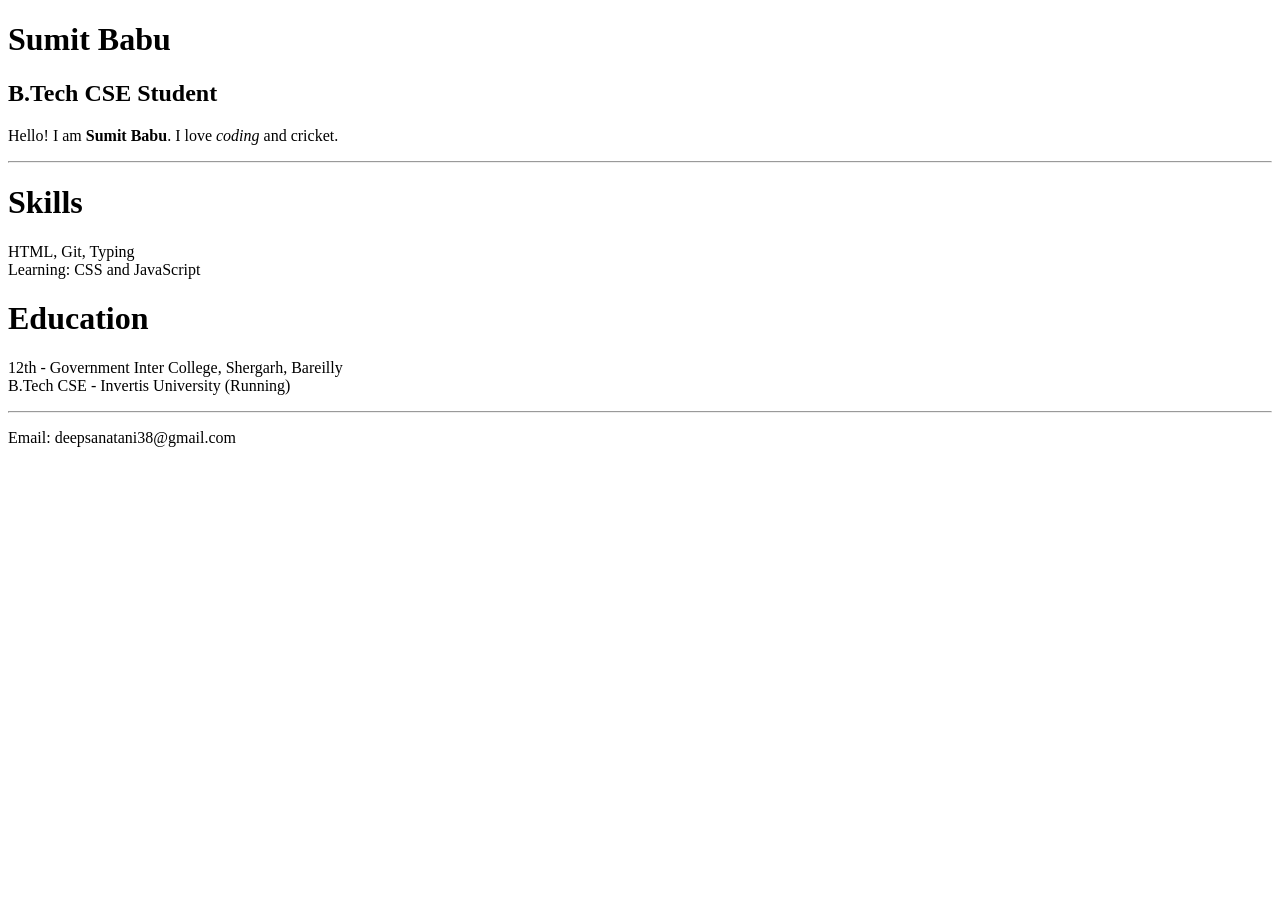
==== commit 259855ed: "Create index.html" ====
--- a/index.html
+++ b/index.html
@@ -2,458 +2,35 @@
 <!DOCTYPE html>
 <html lang="en">
 <head>
-  <meta charset="UTF-8">
-  <meta name="viewport" content="width=device-width, initial-scale=1">
-  <meta name="theme-color" content="#fff1f5">
-  <meta name="description" content="A romantic little world made by Sumit for Lovely.">
-  <title>Sumit ♡ Lovely | Our Little World</title>
-  <link rel="stylesheet" href="sumit.css">
-  <script src="sumit.js" defer></script>
+    <meta charset="UTF-8">
+    <meta name="viewport" content="width=device-width, initial-scale=1.0">
+    <title>Sumit Babu - Portfolio</title>
 </head>
+<body>
 
-<body>
-  <div class="ambient ambient-one" aria-hidden="true"></div>
-  <div class="ambient ambient-two" aria-hidden="true"></div>
-  <div id="heart-layer" aria-hidden="true"></div>
+    <h1>Sumit Babu</h1>
 
-  <header class="topbar">
-    <a class="brand" href="#home">S <span>♡</span> L</a>
-    <nav aria-label="Main navigation">
-      <a href="#garden">Garden</a>
-      <a href="#letter">Letter</a>
-      <a href="#memories">Memories</a>
-      <a href="#heart-maker">Our Heart</a>
-      <a href="#surprise">Surprise</a>
-    </nav>
-  </header>
+    <h2>B.Tech CSE Student</h2>
 
-  <main>
-    <section class="hero section" id="home">
-      <div class="hero-content">
-        <p class="eyebrow">A LITTLE WORLD MADE JUST FOR YOU</p>
-        <h1>Sumit <span class="heart">♥</span><br>
-          <span class="name-accent">Lovely</span>
-        </h1>
-        <p class="hero-description">
-          In a world full of ordinary things, you are my favourite
-          little piece of magic. This corner of the internet is for you.
-        </p>
-        <a class="button primary" href="#garden">
-          Enter Our Little World ♡
-        </a>
-        <p class="tiny-note">Made with love, just for you. 🌹</p>
-      </div>
+    <p>Hello! I am <b>Sumit Babu</b>. I love <i>coding</i> and cricket.</p>
 
-      <div class="hero-art">
-        <div class="art-orbit orbit-one"></div>
-        <div class="art-orbit orbit-two"></div>
-        <div class="rose-illustration">🌹</div>
-        <span class="floating-heart heart-one">♥</span>
-        <span class="floating-heart heart-two">♡</span>
-        <span class="floating-heart heart-three">♥</span>
-        <div class="art-caption">
-          <span>MY FAVOURITE PERSON</span>
-          <strong>Always you, Lovely.</strong>
-        </div>
-      </div>
-    </section>
+    <hr>
 
-    <section class="section" id="garden">
-      <div class="section-heading">
-        <p class="eyebrow">CHAPTER ONE · THE GARDEN</p>
-        <h2>A Rose for <span>My Lovely</span></h2>
-        <p>Tap the button and discover another little thought.</p>
-      </div>
+    <h1>Skills</h1>
+    <p>
+        HTML, Git, Typing<br>
+        Learning: CSS and JavaScript
+    </p>
 
-      <div class="garden-card">
-        <div class="garden-flower">🌹</div>
-        <p class="garden-quote" id="quoteText" aria-live="polite">
-          You make my ordinary world extraordinary.
-        </p>
-        <p class="quote-counter" id="quoteCount">01 / 08</p>
-        <button class="button primary" id="pickRose" type="button">
-          Pick a Rose 🌹
-        </button>
-        <p class="feedback" id="gardenNote" aria-live="polite">
-          A little flower, chosen just for you.
-        </p>
-      </div>
-    </section>
+    <h1>Education</h1>
+    <p>
+        12th - Government Inter College, Shergarh, Bareilly<br>
+        B.Tech CSE - Invertis University (Running)
+    </p>
 
-    <section class="section" id="letter">
-      <div class="section-heading">
-        <p class="eyebrow">CHAPTER TWO · FROM MY HEART</p>
-        <h2>A Letter <span>For You</span></h2>
-        <p>Some feelings deserve more than a simple text.</p>
-      </div>
+    <hr>
 
-      <div class="letter-area">
-        <button class="envelope" id="envelope" type="button"
-          aria-expanded="false" aria-controls="letterPaper"
-          aria-label="Open the love letter">
-          <span class="envelope-flap"></span>
-          <span class="envelope-heart">♥</span>
-          <span class="envelope-label">For Lovely</span>
-        </button>
+    <p>Email: deepsanatani38@gmail.com</p>
 
-        <p class="hint" id="letterHint">
-          Tap the envelope to open your letter ♥
-        </p>
-
-        <article class="letter-paper" id="letterPaper" hidden>
-          <div class="paper-decoration">✦ 🌹 ✦</div>
-          <h3>My Dearest Lovely,</h3>
-          <p>
-            I made this little world because you deserve something
-            thoughtful, something made with care, and something that
-            brings a smile to your face.
-          </p>
-          <p>
-            You make ordinary moments feel special. Sometimes the
-            smallest things become our favourite memories, simply
-            because they have a little piece of you in them.
-          </p>
-          <p>
-            I hope we keep choosing kindness, honesty, laughter and
-            understanding. I hope we keep growing and making beautiful
-            memories, one little moment at a time.
-          </p>
-          <p>
-            No website can hold every feeling in my heart, but this
-            little page is one way of saying: you matter to me.
-          </p>
-          <p class="signature">With all my love,<br>
-            <strong>Yours, Sumit ♥</strong>
-          </p>
-          <button class="button secondary" id="closeLetter" type="button">
-            Fold the Letter
-          </button>
-        </article>
-      </div>
-    </section>
-
-    <section class="section" id="memories">
-      <div class="section-heading">
-        <p class="eyebrow">CHAPTER THREE · LITTLE MOMENTS</p>
-        <h2>Memories <span>Worth Keeping</span></h2>
-        <p>Every picture has a story. These are some of ours.</p>
-      </div>
-
-      <div class="memory-grid">
-        <figure class="memory-card">
-          <img src="./Image/file_00000000e9a881fa9c73449c61b9a72e.png"
-            alt="A favourite memory" loading="lazy">
-          <figcaption>
-            <span>01 · A LITTLE MEMORY</span>
-            <p>The moments I wish I could replay.</p>
-          </figcaption>
-        </figure>
-
-        <figure class="memory-card memory-offset">
-          <img src="./Image/file_0000000057848211b8bee136beb82837.png"
-            alt="Another special memory" loading="lazy">
-          <figcaption>
-            <span>02 · JUST US</span>
-            <p>Little things, big feelings.</p>
-          </figcaption>
-        </figure>
-
-        <figure class="memory-card">
-          <img src="./Image/Snapchat-440921682.jpg"
-            alt="A beautiful moment to remember" loading="lazy">
-          <figcaption>
-            <span>03 · ALWAYS REMEMBER</span>
-            <p>A picture today, a memory forever.</p>
-          </figcaption>
-        </figure>
-      </div>
-      <p class="gallery-note">Our story is still being written. ♡</p>
-    </section>
-
-    <section class="section" id="promises">
-      <div class="section-heading">
-        <p class="eyebrow">A FEW LITTLE PROMISES</p>
-        <h2>Things I Hope <span>We Keep</span></h2>
-      </div>
-
-      <div class="promise-grid">
-        <article class="promise-card">
-          <span>🌷</span>
-          <h3>Keep Growing</h3>
-          <p>Give each other room to learn, grow and become better.</p>
-        </article>
-        <article class="promise-card">
-          <span>💌</span>
-          <h3>Keep Talking</h3>
-          <p>Listen with care, speak with kindness, and be honest.</p>
-        </article>
-        <article class="promise-card">
-          <span>✨</span>
-          <h3>Keep the Magic</h3>
-          <p>Find happiness in little things and celebrate small wins.</p>
-        </article>
-      </div>
-    </section>
-
-    <section class="section" id="heart-maker">
-      <div class="heart-maker-card">
-        <p class="eyebrow">A LITTLE SOMETHING EXTRA</p>
-        <h2>Create a Heart <span>For Us</span> 💗</h2>
-        <p>Write a little message. Then open a new page to see it
-          inside a glowing, beating heart.</p>
-        <form id="heartForm">
-          <label for="heartMessage">Your special message</label>
-          <input id="heartMessage" name="message" maxlength="100"
-            placeholder="For example: You are my favourite person..."
-            required>
-          <button class="button primary" type="submit">
-            Create Our Heart 💖
-          </button>
-        </form>
-      </div>
-    </section>
-
-    <section class="section" id="surprise">
-      <div class="surprise-card">
-        <div class="gift-icon">🎁</div>
-        <p class="eyebrow">THE LAST LITTLE CHAPTER</p>
-        <h2>One More Thing, <span>Lovely...</span></h2>
-        <p>I saved one last message for you. Ready to discover it?</p>
-        <button class="button primary" id="surpriseButton" type="button"
-          aria-expanded="false" aria-controls="surpriseMessage">
-          Open Your Surprise ♡
-        </button>
-        <div class="surprise-message" id="surpriseMessage" hidden>
-          <div class="surprise-hearts">♥ ♡ ♥</div>
-          <h3>You are a beautiful part of my story.</h3>
-          <p>
-            No fancy gift could say it quite right. I hope this little
-            corner of the internet reminds you how special you are.
-          </p>
-          <p class="signature">Always with love, Sumit ❤️</p>
-        </div>
-      </div>
-    </section>
-  </main>
-
-  <footer class="footer">
-    <p>Made with <span>♥</span> by Sumit, for Lovely.</p>
-    <a href="#home">Back to the beginning ↑</a>
-  </footer>
 </body>
-</html>
-
-        <div class="art-orbit orbit-one"></div>
-        <div class="art-orbit orbit-two"></div>
-        <div class="rose-illustration" aria-hidden="true">🌹</div>
-        <span class="floating-heart heart-one">♥</span>
-        <span class="floating-heart heart-two">♡</span>
-        <span class="floating-heart heart-three">♥</span>
-
-        <div class="art-caption">
-          <span>MY FAVOURITE PERSON</span>
-          <strong>Always you, Lovely.</strong>
-        </div>
-      </div>
-    </section>
-
-    
-    <section class="section garden" id="garden">
-      <div class="section-heading">
-        <p class="eyebrow">CHAPTER ONE · THE GARDEN</p>
-        <h2>A Rose for <span>My Lovely</span></h2>
-        <p>Every petal holds a little thought of you.</p>
-      </div>
-
-      <div class="garden-card">
-        <div class="garden-flower" aria-hidden="true">🌹</div>
-
-        <p class="garden-quote" id="quoteText" aria-live="polite">
-          You make my ordinary world extraordinary.
-        </p>
-
-        <p class="quote-counter" id="quoteCount">01 / 08</p>
-
-        <button class="button primary" id="pickRose" type="button">
-          Pick a Rose 🌹
-        </button>
-
-        <p class="feedback" id="gardenNote" aria-live="polite">
-          A little flower, chosen just for you.
-        </p>
-      </div>
-    </section>
-
-    <section class="section letter-section" id="letter">
-      <div class="section-heading">
-        <p class="eyebrow">CHAPTER TWO · FROM MY HEART</p>
-        <h2>A Letter <span>For You</span></h2>
-        <p>There are feelings that deserve more than a simple text.</p>
-      </div>
-
-      <div class="letter-area">
-        <button
-          class="envelope"
-          id="envelope"
-          type="button"
-          aria-expanded="false"
-          aria-controls="letterPaper"
-        >
-          <span class="envelope-flap"></span>
-          <span class="envelope-heart">♥</span>
-          <span class="envelope-label">For Lovely</span>
-        </button>
-
-        <p class="hint" id="letterHint">
-          Tap the envelope to open your letter ♥
-        </p>
-
-        <article class="letter-paper" id="letterPaper" hidden>
-          <div class="paper-decoration">✦ &nbsp; 🌹 &nbsp; ✦</div>
-
-          <h3>My Dearest Lovely,</h3>
-
-          <p>
-            I wanted to make something that feels a little like us:
-            simple, beautiful, and full of little moments worth keeping.
-          </p>
-
-          <p>
-            You bring a kind of happiness into my life that is hard to
-            explain. Even the smallest memories become special when
-            they have you in them.
-          </p>
-
-          <p>
-            I cannot promise that every day will be perfect, but I hope
-            we keep choosing kindness, understanding, laughter, and
-            each other through all the days ahead.
-          </p>
-
-          <p>
-            If I could save one thing from every beautiful day,
-            it would be the feeling of having you in my world.
-          </p>
-
-          <p class="signature">
-            With all my love,<br>
-            <strong>Yours, Sumit ♥</strong>
-          </p>
-
-          <button class="button secondary" id="closeLetter" type="button">
-            Fold the Letter
-          </button>
-        </article>
-      </div>
-    </section>
-
-    
-    <section class="section memories-section" id="memories">
-      <div class="section-heading">
-        <p class="eyebrow">CHAPTER THREE · OUR LITTLE MOMENTS</p>
-        <h2>Memories <span>Worth Keeping</span></h2>
-        <p>Every picture has a story. These are some of ours.</p>
-      </div>
-
-      <div class="memory-grid">
-        <figure class="memory-card">
-          <img src="./Image/file_00000000e9a881fa9c73449c61b9a72e.png"
-               alt="A favourite memory of us"
-               loading="lazy">
-          <figcaption>
-            <span>01 · A LITTLE MEMORY</span>
-            <p>The moments I wish I could replay.</p>
-          </figcaption>
-        </figure>
-
-        <figure class="memory-card memory-offset">
-          <img src="./Image/file_0000000057848211b8bee136beb82837.png"
-               alt="Another special memory"
-               loading="lazy">
-          <figcaption>
-            <span>02 · JUST US</span>
-            <p>Little things, big feelings.</p>
-          </figcaption>
-        </figure>
-
-        <figure class="memory-card">
-          <img src="./Image/Snapchat-440921682.jpg"
-               alt="A beautiful moment to remember"
-               loading="lazy">
-          <figcaption>
-            <span>03 · ALWAYS REMEMBER</span>
-            <p>A picture today, a memory forever.</p>
-          </figcaption>
-        </figure>
-      </div>
-
-      <p class="gallery-note">
-        Our story is still being written. More memories are waiting.
-      </p>
-    </section>
-
-    
-    <section class="section promises-section" id="promises">
-      <div class="section-heading">
-        <p class="eyebrow">A FEW LITTLE PROMISES</p>
-        <h2>Things I Hope <span>We Keep</span></h2>
-      </div>
-
-      <div class="promise-grid">
-        <article class="promise-card">
-          <span>🌷</span>
-          <h3>Keep Growing</h3>
-          <p>Give each other room to learn, grow and become better.</p>
-        </article>
-
-        <article class="promise-card">
-          <span>💌</span>
-          <h3>Keep Talking</h3>
-          <p>Listen with care, speak with kindness, and be honest.</p>
-        </article>
-
-        <article class="promise-card">
-          <span>✨</span>
-          <h3>Keep the Magic</h3>
-          <p>Find happiness in small things and celebrate little wins.</p>
-        </article>
-      </div>
-    </section>
-
-    
-    <section class="section surprise-section" id="surprise">
-      <div class="surprise-card">
-        <div class="gift-icon" aria-hidden="true">🎁</div>
-
-        <p class="eyebrow">THE LAST LITTLE CHAPTER</p>
-        <h2>One More Thing, <span>Lovely...</span></h2>
-
-        <p>
-          I saved one last message for you.
-          Ready to discover it?
-        </p>
-
-        <button class="button primary" id="surpriseButton" type="button">
-          Open Your Surprise ♡
-        </button>
-
-        <div class="surprise-message" id="surpriseMessage" hidden>
-          <div class="surprise-hearts" aria-hidden="true">♥ ♡ ♥</div>
-          <h3>You are a beautiful part of my story.</h3>
-          <p>
-            No fancy gift could say it quite right.
-            I just hope this little corner of the internet
-            reminds you how special you are to me.
-          </p>
-          <p class="signature">Always with love, Sumit ❤️</p>
-        </div>
-      </div>
-    </section>
-  </main>
-
-  <footer class="footer">
-    <p>Made with <span>♥</span> by Sumit, for Lovely.</p>
-    <a href="#home">Back to the beginning ↑</a>
-  </footer>
-</body>
-</html>
+</html>
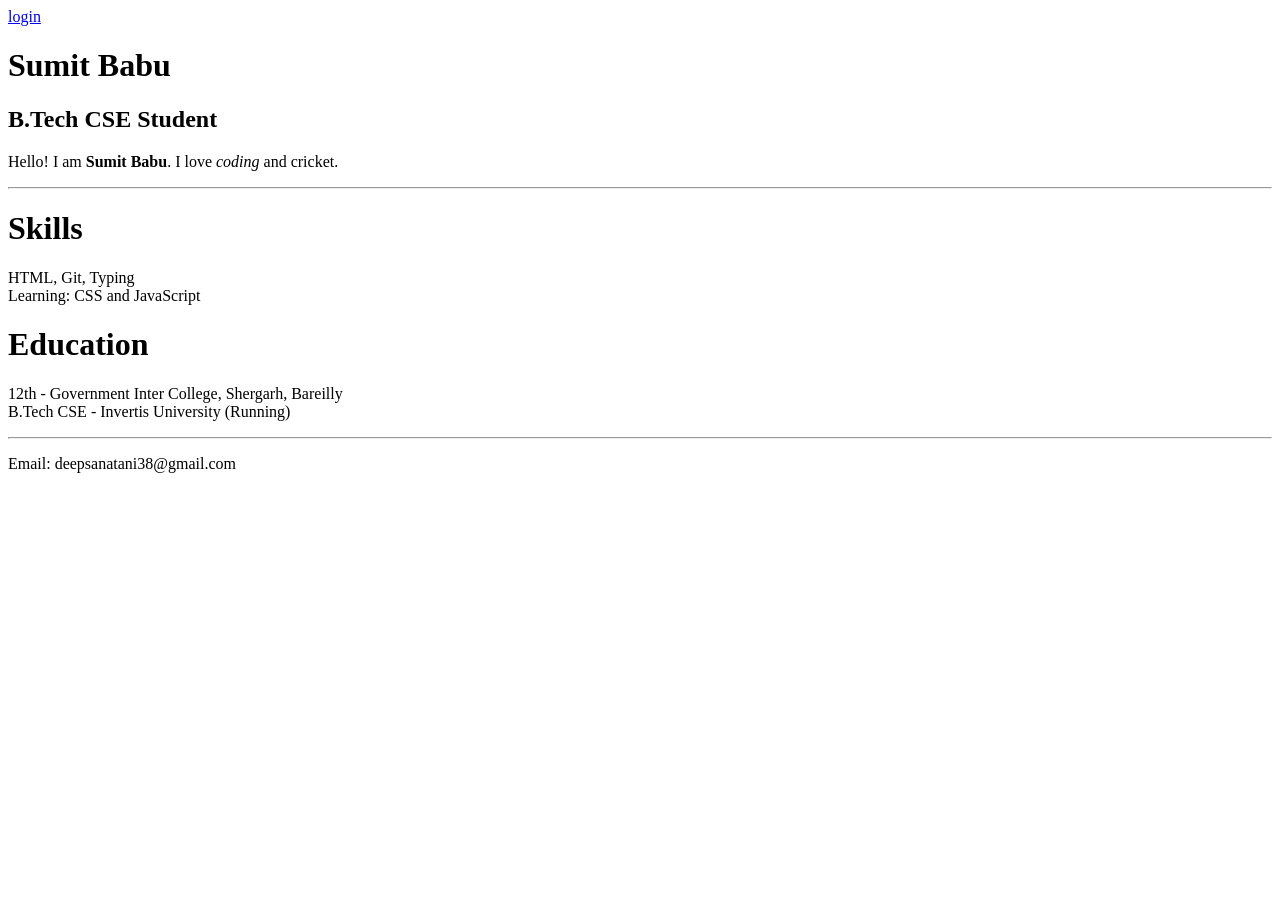
==== commit e0da445f: "Update index.html" ====
--- a/index.html
+++ b/index.html
@@ -5,6 +5,7 @@
     <meta charset="UTF-8">
     <meta name="viewport" content="width=device-width, initial-scale=1.0">
     <title>Sumit Babu - Portfolio</title>
+<a href="club.html">login</a>
 </head>
 <body>
 
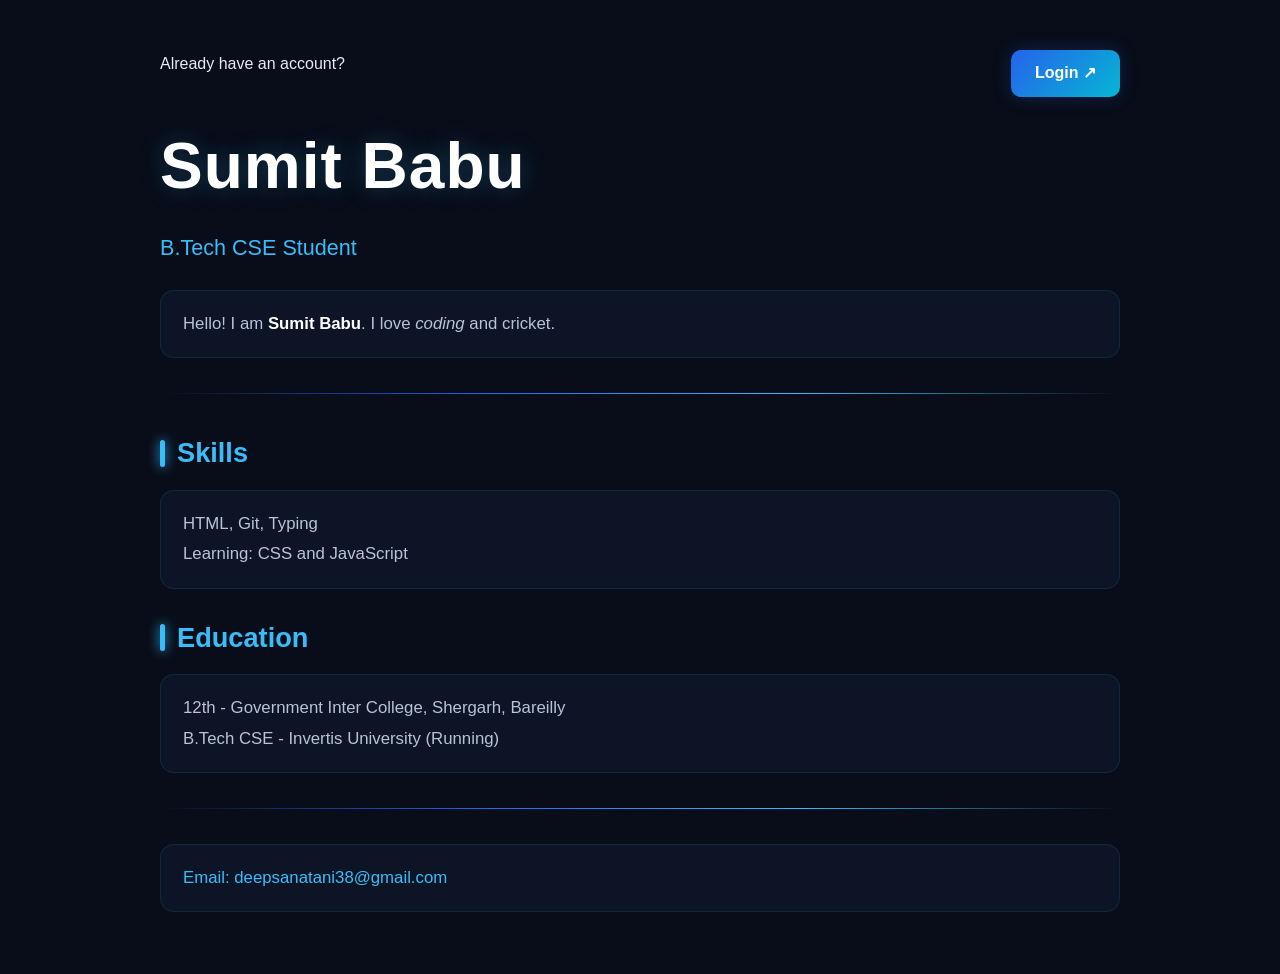
==== commit c7d32bb5: "Update index.html" ====
--- a/index.html
+++ b/index.html
@@ -5,9 +5,14 @@
     <meta charset="UTF-8">
     <meta name="viewport" content="width=device-width, initial-scale=1.0">
     <title>Sumit Babu - Portfolio</title>
-<a href="club.html">login</a>
+<link rel="stylesheet" href="style.css">
+
 </head>
 <body>
+<div class="login-box">
+    <span>Already have an account?</span>
+    <a href="club.html">Login ↗</a>
+</div>
 
     <h1>Sumit Babu</h1>
 
--- a/style.css
+++ b/style.css
@@ -0,0 +1,148 @@
+
+* {
+  margin: 0;
+  padding: 0;
+  box-sizing: border-box;
+  }
+
+html {
+scroll-behavior: smooth;
+}
+
+body {
+font-family: 'Segoe UI', Arial, sans-serif;
+background: #080d19;
+color: #e5eaf5;
+min-height: 100vh;
+padding: 50px 20px;
+line-height: 1.8;
+max-width: 1000px;
+margin: auto;
+}
+
+head {
+display: none;
+}
+
+h1:first-of-type {
+font-size: clamp(2.5rem, 7vw, 4rem);
+font-weight: 800;
+letter-spacing: 1px;
+color: #ffffff;
+margin-top: 30px;
+margin-bottom: 5px;
+text-shadow: 0 0 25px rgba(56, 189, 248, 0.25);
+}
+
+h2 {
+color: #38bdf8;
+font-size: 1.35rem;
+font-weight: 500;
+margin-bottom: 22px;
+}
+
+p {
+color: #b8c3d9;
+font-size: 1.05rem;
+margin: 12px 0;
+}
+
+b {
+color: #ffffff;
+}
+
+hr {
+border: none;
+height: 1px;
+background: linear-gradient(
+90deg,
+transparent,
+#2563eb,
+#38bdf8,
+transparent
+);
+margin: 35px 0;
+}
+
+h1:not(:first-of-type) {
+font-size: 1.7rem;
+color: #38bdf8;
+margin-top: 25px;
+margin-bottom: 12px;
+display: flex;
+align-items: center;
+gap: 12px;
+}
+
+h1:not(:first-of-type)::before {
+content: "";
+display: inline-block;
+width: 5px;
+height: 27px;
+border-radius: 5px;
+background: #38bdf8;
+box-shadow: 0 0 12px #38bdf8;
+}
+
+a {
+display: inline-block;
+float: right;
+text-decoration: none;
+color: #ffffff;
+background: linear-gradient(135deg, #2563eb, #06b6d4);
+padding: 9px 24px;
+border-radius: 10px;
+font-weight: 600;
+box-shadow: 0 0 18px rgba(37, 99, 235, 0.25);
+transition: 0.3s ease;
+}
+
+a:hover {
+transform: translateY(-3px);
+box-shadow: 0 0 25px rgba(56, 189, 248, 0.5);
+}
+
+body > p {
+background: rgba(15, 23, 42, 0.75);
+border: 1px solid rgba(56, 189, 248, 0.12);
+padding: 18px 22px;
+border-radius: 14px;
+transition: 0.3s ease;
+}
+
+body > p:hover {
+border-color: rgba(56, 189, 248, 0.45);
+transform: translateY(-2px);
+}
+body > p:last-child {
+margin-top: 35px;
+color: #38bdf8;
+overflow-wrap: anywhere;
+}
+@media (max-width: 600px) {
+body {
+padding: 25px 16px;
+}
+
+h1:first-of-type {
+    font-size: 2.3rem;
+    margin-top: 40px;
+}
+
+h2 {
+    font-size: 1.15rem;
+}
+
+p {
+    font-size: 0.95rem;
+}
+
+h1:not(:first-of-type) {
+    font-size: 1.45rem;
+}
+
+body > p {
+    padding: 14px 16px;
+}
+
+}
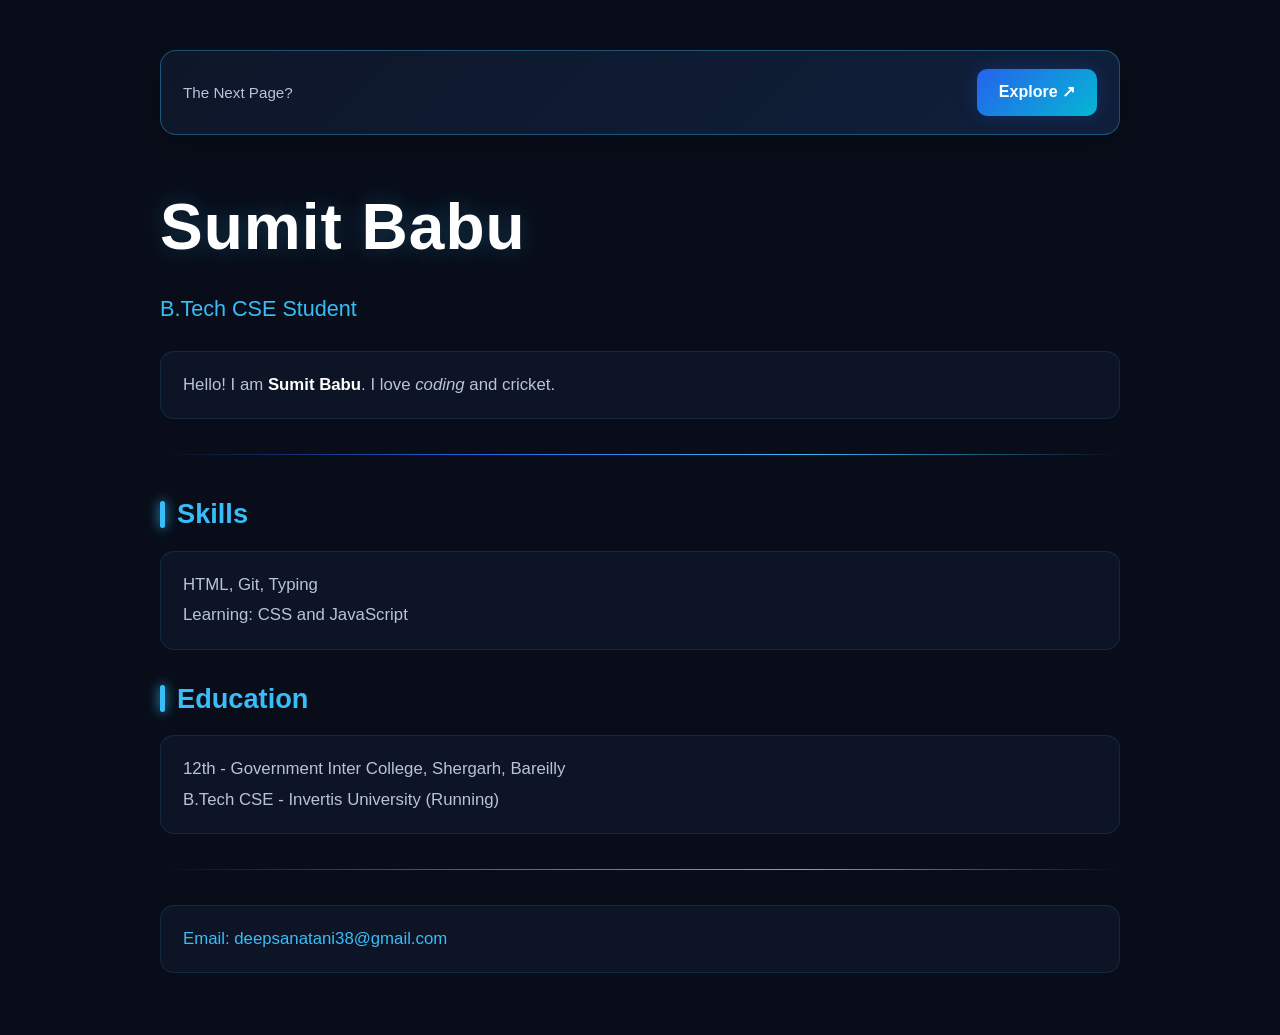
==== commit 602907e3: "Update index.html" ====
--- a/index.html
+++ b/index.html
@@ -10,8 +10,8 @@
 </head>
 <body>
 <div class="login-box">
-    <span>Already have an account?</span>
-    <a href="club.html">Login ↗</a>
+    <span>The Next Page?</span>
+    <a href="club.html">Explore ↗</a>
 </div>
 
     <h1>Sumit Babu</h1>
--- a/style.css
+++ b/style.css
@@ -145,4 +145,58 @@
     padding: 14px 16px;
 }
 
+}
+
+
+.login-box {
+display: flex;
+align-items: center;
+justify-content: space-between;
+gap: 15px;
+flex-wrap: wrap;
+
+background: linear-gradient(
+    135deg,
+    rgba(15, 23, 42, 0.95),
+    rgba(17, 35, 65, 0.85)
+);
+
+border: 1px solid rgba(56, 189, 248, 0.35);
+border-radius: 16px;
+padding: 18px 22px;
+margin-bottom: 35px;
+
+box-shadow: 0 8px 30px rgba(0, 0, 0, 0.2);
+transition: all 0.3s ease;
+
+}
+
+.login-box:hover {
+border-color: #38bdf8;
+box-shadow: 0 0 22px rgba(56, 189, 248, 0.15);
+transform: translateY(-3px);
+}
+
+.login-box span {
+color: #b8c3d9;
+font-size: 0.95rem;
+}
+
+.login-box a {
+float: none;
+display: inline-block;
+flex-shrink: 0;
+text-decoration: none;
+color: #ffffff;
+background: linear-gradient(135deg, #2563eb, #06b6d4);
+padding: 9px 22px;
+border-radius: 10px;
+font-weight: 700;
+transition: all 0.3s ease;
+}
+
+.login-box a:hover {
+background: linear-gradient(135deg, #1d4ed8, #0891b2);
+box-shadow: 0 0 18px rgba(56, 189, 248, 0.4);
+transform: translateY(-2px);
 }
